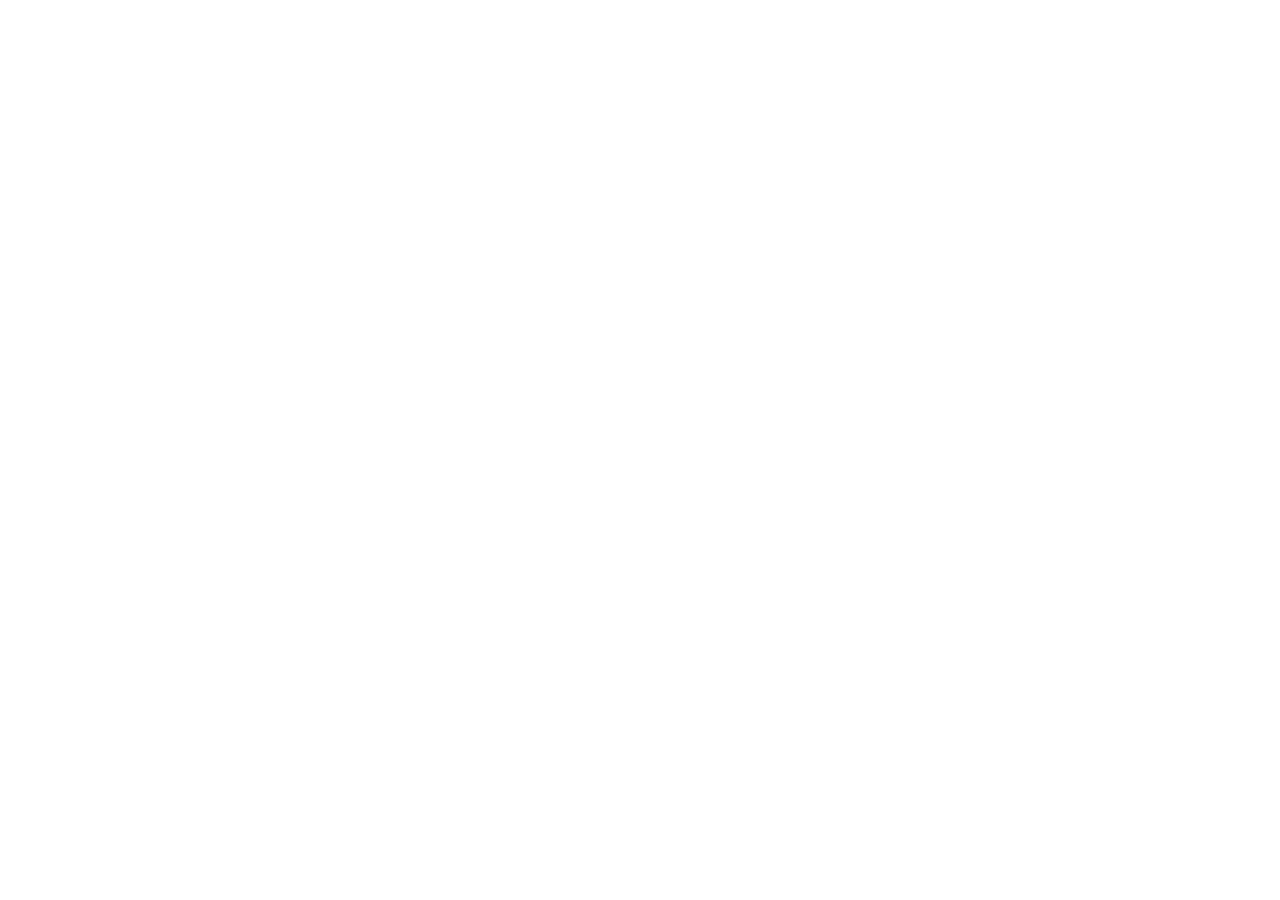
==== aa/index.html @ abc906ca "Otimiza tags title e meta description" ====
<!DOCTYPE html>
<html lang="en">

<head>
    <meta charset="UTF-8">
    <meta name="description" content="Descubra o que faz um analista de testes de software no dia a dia, como garantir qualidade em sistemas e como começar nessa carreira no Viva Sua Profissão.">
    <title>Analista de Testes de Software: O Que Faz | Viva Sua Profissão</title>
    <link rel="stylesheet" href="style.css">
</head>

<body>

</body>

</html>
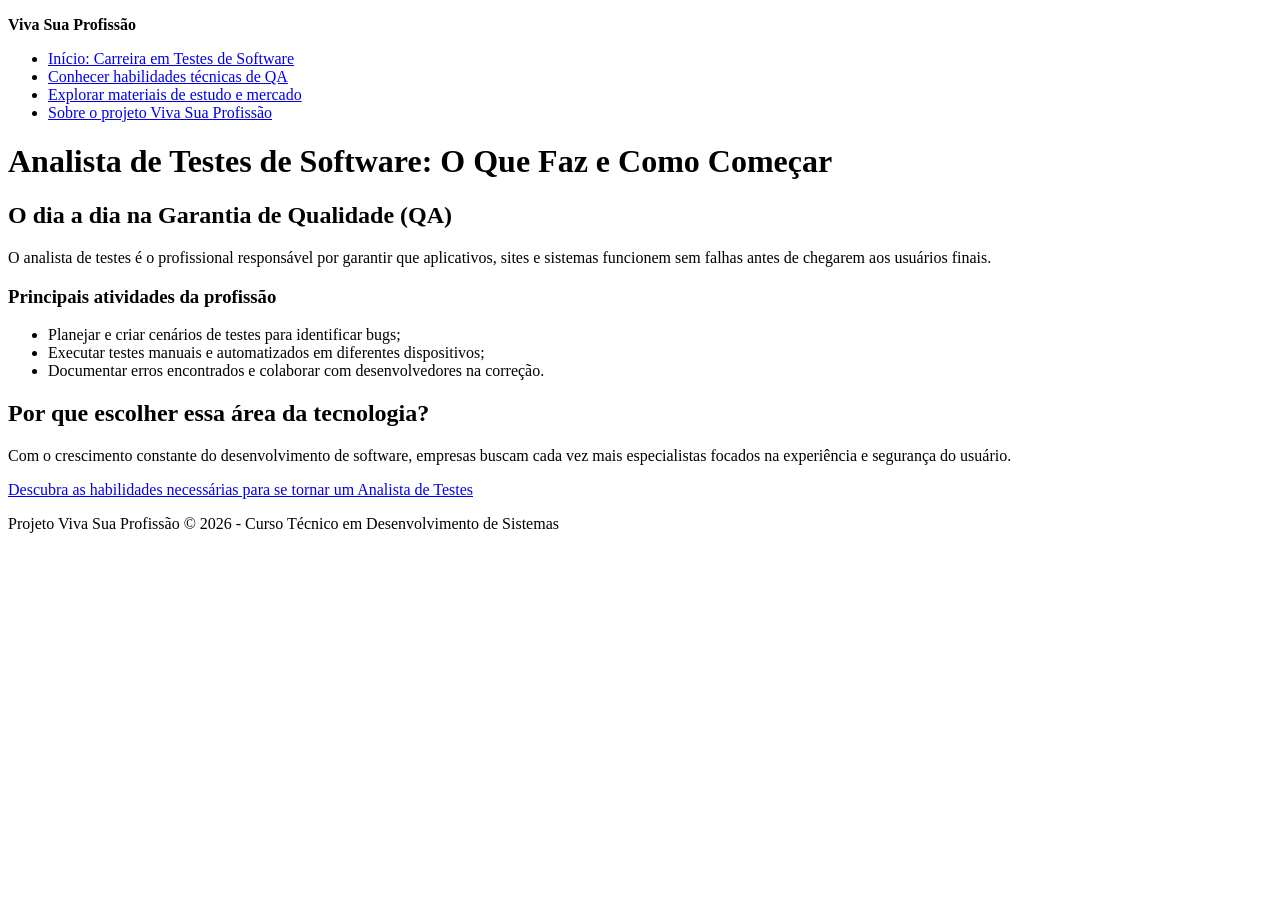
==== commit dd34954c: "gabriel" ====
--- a/aa/index.html
+++ b/aa/index.html
@@ -1,15 +1,54 @@
 <!DOCTYPE html>
-<html lang="en">
+<html lang="pt-BR">
 
 <head>
     <meta charset="UTF-8">
+    <meta name="viewport" content="width=device-width, initial-scale=1.0">
     <meta name="description" content="Descubra o que faz um analista de testes de software no dia a dia, como garantir qualidade em sistemas e como começar nessa carreira no Viva Sua Profissão.">
     <title>Analista de Testes de Software: O Que Faz | Viva Sua Profissão</title>
     <link rel="stylesheet" href="style.css">
 </head>
 
 <body>
+    <header>
+        <p class="logo"><strong>Viva Sua Profissão</strong></p>
+        <nav aria-label="Menu principal">
+            <ul>
+                <li><a href="index.html">Início: Carreira em Testes de Software</a></li>
+                <li><a href="pages/habilidades.html">Conhecer habilidades técnicas de QA</a></li>
+                <li><a href="pages/materiais.html">Explorar materiais de estudo e mercado</a></li>
+                <li><a href="pages/sobre.html">Sobre o projeto Viva Sua Profissão</a></li>
+            </ul>
+        </nav>
+    </header>
 
+    <main>
+        <h1>Analista de Testes de Software: O Que Faz e Como Começar</h1>
+
+        <section>
+            <h2>O dia a dia na Garantia de Qualidade (QA)</h2>
+            <p>O analista de testes é o profissional responsável por garantir que aplicativos, sites e sistemas funcionem sem falhas antes de chegarem aos usuários finais.</p>
+
+            <article>
+                <h3>Principais atividades da profissão</h3>
+                <ul>
+                    <li>Planejar e criar cenários de testes para identificar bugs;</li>
+                    <li>Executar testes manuais e automatizados em diferentes dispositivos;</li>
+                    <li>Documentar erros encontrados e colaborar com desenvolvedores na correção.</li>
+                </ul>
+            </article>
+        </section>
+
+        <section>
+            <h2>Por que escolher essa área da tecnologia?</h2>
+            <p>Com o crescimento constante do desenvolvimento de software, empresas buscam cada vez mais especialistas focados na experiência e segurança do usuário.</p>
+            <p><a href="pages/habilidades.html">Descubra as habilidades necessárias para se tornar um Analista de Testes</a></p>
+        </section>
+    </main>
+
+    <footer>
+        <p>Projeto Viva Sua Profissão &copy; 2026 - Curso Técnico em Desenvolvimento de Sistemas</p>
+    </footer>
 </body>
 
 </html>
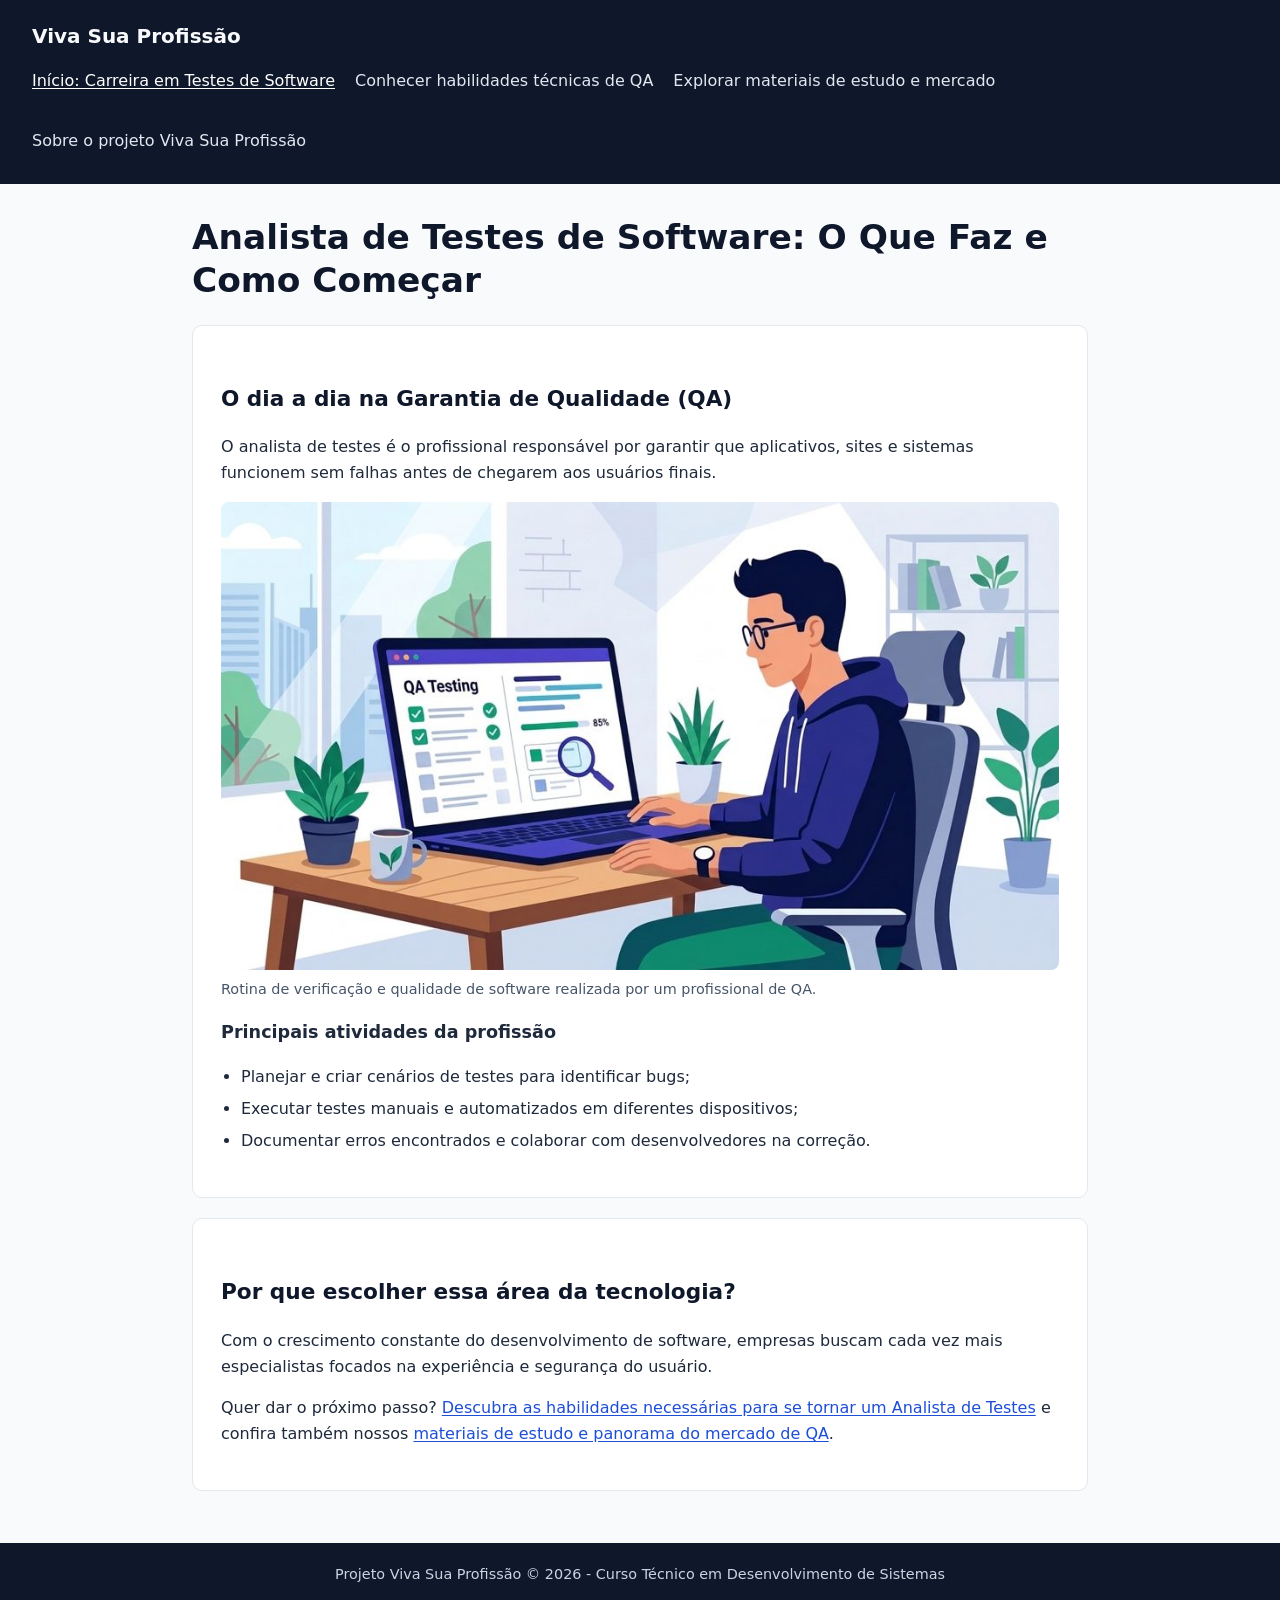
==== commit 10686567: "Css e textos adicionados ao codigo" ====
--- a/aa/index.html
+++ b/aa/index.html
@@ -6,7 +6,7 @@
     <meta name="viewport" content="width=device-width, initial-scale=1.0">
     <meta name="description" content="Descubra o que faz um analista de testes de software no dia a dia, como garantir qualidade em sistemas e como começar nessa carreira no Viva Sua Profissão.">
     <title>Analista de Testes de Software: O Que Faz | Viva Sua Profissão</title>
-    <link rel="stylesheet" href="style.css">
+    <link rel="stylesheet" href="css/style.css">
 </head>
 
 <body>
@@ -14,7 +14,7 @@
         <p class="logo"><strong>Viva Sua Profissão</strong></p>
         <nav aria-label="Menu principal">
             <ul>
-                <li><a href="index.html">Início: Carreira em Testes de Software</a></li>
+                <li><a href="index.html" aria-current="page">Início: Carreira em Testes de Software</a></li>
                 <li><a href="pages/habilidades.html">Conhecer habilidades técnicas de QA</a></li>
                 <li><a href="pages/materiais.html">Explorar materiais de estudo e mercado</a></li>
                 <li><a href="pages/sobre.html">Sobre o projeto Viva Sua Profissão</a></li>
@@ -29,6 +29,11 @@
             <h2>O dia a dia na Garantia de Qualidade (QA)</h2>
             <p>O analista de testes é o profissional responsável por garantir que aplicativos, sites e sistemas funcionem sem falhas antes de chegarem aos usuários finais.</p>
 
+            <figure>
+                <img src="img/analista-testes-software.jpg" alt="Analista de testes de software verificando checklists e interface de sistema em um notebook" loading="lazy">
+                <figcaption>Rotina de verificação e qualidade de software realizada por um profissional de QA.</figcaption>
+            </figure>
+
             <article>
                 <h3>Principais atividades da profissão</h3>
                 <ul>
@@ -42,7 +47,7 @@
         <section>
             <h2>Por que escolher essa área da tecnologia?</h2>
             <p>Com o crescimento constante do desenvolvimento de software, empresas buscam cada vez mais especialistas focados na experiência e segurança do usuário.</p>
-            <p><a href="pages/habilidades.html">Descubra as habilidades necessárias para se tornar um Analista de Testes</a></p>
+            <p>Quer dar o próximo passo? <a href="pages/habilidades.html">Descubra as habilidades necessárias para se tornar um Analista de Testes</a> e confira também nossos <a href="pages/materiais.html">materiais de estudo e panorama do mercado de QA</a>.</p>
         </section>
     </main>
 
@@ -51,4 +56,4 @@
     </footer>
 </body>
 
-</html>+</html>
--- a/aa/css/style.css
+++ b/aa/css/style.css
@@ -0,0 +1,167 @@
+/* Mobile-first & Responsivo - Zero rolagem horizontal */
+*,
+*::before,
+*::after {
+    box-sizing: border-box;
+}
+
+html {
+    font-size: 16px;
+    scroll-behavior: smooth;
+}
+
+body {
+    margin: 0;
+    padding: 0;
+    font-family: system-ui, -apple-system, BlinkMacSystemFont, "Segoe UI", Roboto, sans-serif;
+    line-height: 1.6;
+    color: #1e293b;
+    background-color: #f8fafc;
+    overflow-x: hidden;
+}
+
+img {
+    max-width: 100%;
+    height: auto;
+    display: block;
+    border-radius: 8px;
+}
+
+a {
+    color: #1d4ed8;
+    text-decoration: underline;
+    text-underline-offset: 2px;
+}
+
+a:hover,
+a:focus-visible {
+    color: #1e40af;
+}
+
+/* Cabeçalho e Navegação */
+header {
+    background-color: #0f172a;
+    color: #f8fafc;
+    padding: 1rem;
+}
+
+header .logo {
+    margin: 0 0 0.75rem 0;
+    font-size: 1.25rem;
+}
+
+nav ul {
+    list-style: none;
+    margin: 0;
+    padding: 0;
+    display: flex;
+    flex-direction: column;
+    gap: 0.5rem;
+}
+
+nav a {
+    color: #e2e8f0;
+    text-decoration: none;
+    display: inline-block;
+    padding: 0.25rem 0;
+}
+
+nav a:hover,
+nav a:focus-visible,
+nav a[aria-current="page"] {
+    color: #ffffff;
+    text-decoration: underline;
+}
+
+/* Conteúdo Principal */
+main {
+    max-width: 960px;
+    margin: 0 auto;
+    padding: 1.25rem 1rem 2.5rem;
+}
+
+h1 {
+    font-size: 1.75rem;
+    line-height: 1.25;
+    color: #0f172a;
+    margin-top: 0;
+}
+
+h2 {
+    font-size: 1.35rem;
+    color: #0f172a;
+    margin-top: 1.75rem;
+}
+
+h3 {
+    font-size: 1.1rem;
+    color: #1e293b;
+}
+
+section {
+    background-color: #ffffff;
+    border: 1px solid #e2e8f0;
+    border-radius: 10px;
+    padding: 1.25rem;
+    margin-bottom: 1.25rem;
+}
+
+figure {
+    margin: 1rem 0;
+}
+
+figcaption {
+    font-size: 0.9rem;
+    color: #475569;
+    margin-top: 0.5rem;
+}
+
+ul {
+    padding-left: 1.25rem;
+}
+
+li {
+    margin-bottom: 0.4rem;
+}
+
+/* Rodapé */
+footer {
+    background-color: #0f172a;
+    color: #cbd5e1;
+    text-align: center;
+    padding: 1.25rem 1rem;
+    font-size: 0.9rem;
+}
+
+footer p {
+    margin: 0;
+}
+
+/* Telas maiores (tablet e desktop) */
+@media (min-width: 768px) {
+    header {
+        padding: 1.25rem 2rem;
+    }
+
+    header .logo {
+        margin-bottom: 0.75rem;
+    }
+
+    nav ul {
+        flex-direction: row;
+        flex-wrap: wrap;
+        gap: 1.25rem;
+    }
+
+    main {
+        padding: 2rem;
+    }
+
+    h1 {
+        font-size: 2.15rem;
+    }
+
+    section {
+        padding: 1.75rem;
+    }
+}
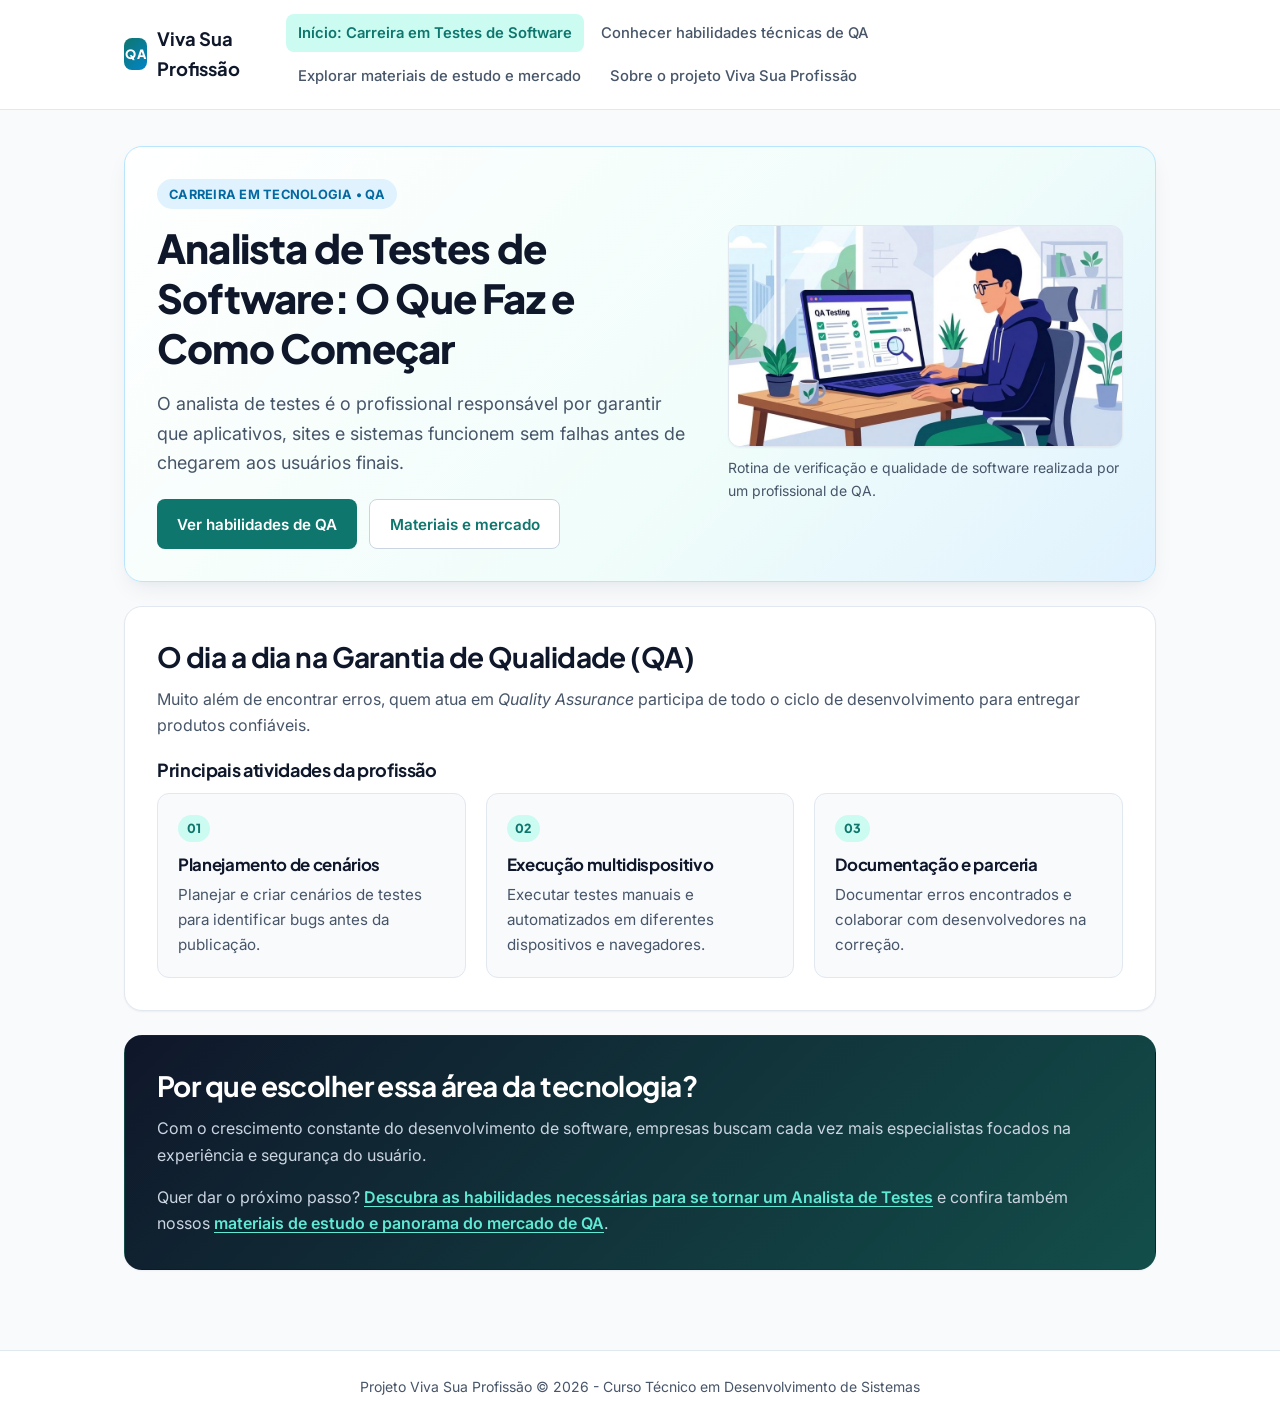
==== commit 9004ac91: "Profissionalização do site, integração Css" ====
--- a/aa/index.html
+++ b/aa/index.html
@@ -6,53 +6,91 @@
     <meta name="viewport" content="width=device-width, initial-scale=1.0">
     <meta name="description" content="Descubra o que faz um analista de testes de software no dia a dia, como garantir qualidade em sistemas e como começar nessa carreira no Viva Sua Profissão.">
     <title>Analista de Testes de Software: O Que Faz | Viva Sua Profissão</title>
+    <link rel="preconnect" href="https://fonts.googleapis.com">
+    <link rel="preconnect" href="https://fonts.gstatic.com" crossorigin>
+    <link href="https://fonts.googleapis.com/css2?family=Inter:wght@400;500;600&family=Plus+Jakarta+Sans:wght@600;700;800&display=swap" rel="stylesheet">
     <link rel="stylesheet" href="css/style.css">
 </head>
 
 <body>
-    <header>
-        <p class="logo"><strong>Viva Sua Profissão</strong></p>
-        <nav aria-label="Menu principal">
-            <ul>
-                <li><a href="index.html" aria-current="page">Início: Carreira em Testes de Software</a></li>
-                <li><a href="pages/habilidades.html">Conhecer habilidades técnicas de QA</a></li>
-                <li><a href="pages/materiais.html">Explorar materiais de estudo e mercado</a></li>
-                <li><a href="pages/sobre.html">Sobre o projeto Viva Sua Profissão</a></li>
-            </ul>
-        </nav>
+    <header class="site-header">
+        <div class="container header-inner">
+            <p class="logo">
+                <a href="index.html" class="logo-link">
+                    <span class="logo-mark" aria-hidden="true">QA</span>
+                    <strong>Viva Sua Profissão</strong>
+                </a>
+            </p>
+            <nav aria-label="Menu principal">
+                <ul>
+                    <li><a href="index.html" aria-current="page">Início: Carreira em Testes de Software</a></li>
+                    <li><a href="pages/habilidades.html">Conhecer habilidades técnicas de QA</a></li>
+                    <li><a href="pages/materiais.html">Explorar materiais de estudo e mercado</a></li>
+                    <li><a href="pages/sobre.html">Sobre o projeto Viva Sua Profissão</a></li>
+                </ul>
+            </nav>
+        </div>
     </header>
 
-    <main>
-        <h1>Analista de Testes de Software: O Que Faz e Como Começar</h1>
+    <main class="container">
+        <section class="hero" aria-labelledby="hero-title">
+            <div class="hero-content">
+                <span class="badge">Carreira em Tecnologia &bull; QA</span>
+                <h1 id="hero-title">Analista de Testes de Software: O Que Faz e Como Começar</h1>
+                <p class="lead">O analista de testes é o profissional responsável por garantir que aplicativos, sites e sistemas funcionem sem falhas antes de chegarem aos usuários finais.</p>
+                <div class="cta-group">
+                    <a href="pages/habilidades.html" class="btn btn-primary">Ver habilidades de QA</a>
+                    <a href="pages/materiais.html" class="btn btn-secondary">Materiais e mercado</a>
+                </div>
+            </div>
 
-        <section>
-            <h2>O dia a dia na Garantia de Qualidade (QA)</h2>
-            <p>O analista de testes é o profissional responsável por garantir que aplicativos, sites e sistemas funcionem sem falhas antes de chegarem aos usuários finais.</p>
-
-            <figure>
+            <figure class="hero-media">
                 <img src="img/analista-testes-software.jpg" alt="Analista de testes de software verificando checklists e interface de sistema em um notebook" loading="lazy">
                 <figcaption>Rotina de verificação e qualidade de software realizada por um profissional de QA.</figcaption>
             </figure>
+        </section>
 
-            <article>
+        <section class="section-card" aria-labelledby="dia-a-dia-title">
+            <div class="section-header">
+                <h2 id="dia-a-dia-title">O dia a dia na Garantia de Qualidade (QA)</h2>
+                <p>Muito além de encontrar erros, quem atua em <em>Quality Assurance</em> participa de todo o ciclo de desenvolvimento para entregar produtos confiáveis.</p>
+            </div>
+
+            <article class="activities-block">
                 <h3>Principais atividades da profissão</h3>
-                <ul>
-                    <li>Planejar e criar cenários de testes para identificar bugs;</li>
-                    <li>Executar testes manuais e automatizados em diferentes dispositivos;</li>
-                    <li>Documentar erros encontrados e colaborar com desenvolvedores na correção.</li>
+                <ul class="cards-grid">
+                    <li class="feature-card">
+                        <span class="step-badge" aria-hidden="true">01</span>
+                        <h4>Planejamento de cenários</h4>
+                        <p>Planejar e criar cenários de testes para identificar bugs antes da publicação.</p>
+                    </li>
+                    <li class="feature-card">
+                        <span class="step-badge" aria-hidden="true">02</span>
+                        <h4>Execução multidispositivo</h4>
+                        <p>Executar testes manuais e automatizados em diferentes dispositivos e navegadores.</p>
+                    </li>
+                    <li class="feature-card">
+                        <span class="step-badge" aria-hidden="true">03</span>
+                        <h4>Documentação e parceria</h4>
+                        <p>Documentar erros encontrados e colaborar com desenvolvedores na correção.</p>
+                    </li>
                 </ul>
             </article>
         </section>
 
-        <section>
-            <h2>Por que escolher essa área da tecnologia?</h2>
-            <p>Com o crescimento constante do desenvolvimento de software, empresas buscam cada vez mais especialistas focados na experiência e segurança do usuário.</p>
-            <p>Quer dar o próximo passo? <a href="pages/habilidades.html">Descubra as habilidades necessárias para se tornar um Analista de Testes</a> e confira também nossos <a href="pages/materiais.html">materiais de estudo e panorama do mercado de QA</a>.</p>
+        <section class="callout" aria-labelledby="porque-area-title">
+            <div class="callout-content">
+                <h2 id="porque-area-title">Por que escolher essa área da tecnologia?</h2>
+                <p>Com o crescimento constante do desenvolvimento de software, empresas buscam cada vez mais especialistas focados na experiência e segurança do usuário.</p>
+                <p>Quer dar o próximo passo? <a href="pages/habilidades.html">Descubra as habilidades necessárias para se tornar um Analista de Testes</a> e confira também nossos <a href="pages/materiais.html">materiais de estudo e panorama do mercado de QA</a>.</p>
+            </div>
         </section>
     </main>
 
-    <footer>
-        <p>Projeto Viva Sua Profissão &copy; 2026 - Curso Técnico em Desenvolvimento de Sistemas</p>
+    <footer class="site-footer">
+        <div class="container">
+            <p>Projeto Viva Sua Profissão &copy; 2026 - Curso Técnico em Desenvolvimento de Sistemas</p>
+        </div>
     </footer>
 </body>
 
--- a/aa/css/style.css
+++ b/aa/css/style.css
@@ -1,4 +1,40 @@
-/* Mobile-first & Responsivo - Zero rolagem horizontal */
+/* ==========================================================================
+   Viva Sua Profissão — Design System (Clean Tech / Azul & Teal)
+   Mobile-first, acessível e sem rolagem horizontal
+   ========================================================================== */
+
+:root {
+    --color-bg: #f8fafc;
+    --color-surface: #ffffff;
+    --color-surface-alt: #f0fdfa;
+    --color-border: #e2e8f0;
+    --color-border-strong: #cbd5e1;
+
+    --color-text: #0f172a;
+    --color-text-muted: #475569;
+
+    --color-primary: #0f766e;
+    --color-primary-hover: #115e59;
+    --color-accent: #0284c7;
+    --color-accent-soft: #e0f2fe;
+    --color-teal-soft: #ccfbf1;
+
+    --font-sans: "Inter", system-ui, -apple-system, BlinkMacSystemFont, "Segoe UI", Roboto, sans-serif;
+    --font-display: "Plus Jakarta Sans", "Inter", system-ui, -apple-system, sans-serif;
+
+    --radius-sm: 8px;
+    --radius-md: 12px;
+    --radius-lg: 18px;
+    --radius-pill: 999px;
+
+    --shadow-sm: 0 1px 2px rgba(15, 23, 42, 0.05);
+    --shadow-md: 0 10px 25px -5px rgba(15, 23, 42, 0.07), 0 4px 10px -6px rgba(15, 23, 42, 0.05);
+
+    --transition: 0.2s cubic-bezier(0.4, 0, 0.2, 1);
+    --container-max: 1080px;
+}
+
+/* Reset & Base */
 *,
 *::before,
 *::after {
@@ -13,41 +49,149 @@
 body {
     margin: 0;
     padding: 0;
-    font-family: system-ui, -apple-system, BlinkMacSystemFont, "Segoe UI", Roboto, sans-serif;
-    line-height: 1.6;
-    color: #1e293b;
-    background-color: #f8fafc;
+    font-family: var(--font-sans);
+    line-height: 1.65;
+    color: var(--color-text);
+    background-color: var(--color-bg);
     overflow-x: hidden;
+    -webkit-font-smoothing: antialiased;
 }
 
 img {
     max-width: 100%;
     height: auto;
     display: block;
-    border-radius: 8px;
+    border-radius: var(--radius-md);
 }
 
 a {
-    color: #1d4ed8;
+    color: var(--color-primary);
     text-decoration: underline;
-    text-underline-offset: 2px;
-}
-
-a:hover,
-a:focus-visible {
-    color: #1e40af;
-}
-
-/* Cabeçalho e Navegação */
+    text-underline-offset: 3px;
+    transition: color var(--transition), background-color var(--transition), border-color var(--transition), transform var(--transition);
+}
+
+a:hover {
+    color: var(--color-primary-hover);
+}
+
+a:focus-visible,
+button:focus-visible {
+    outline: 3px solid var(--color-accent);
+    outline-offset: 2px;
+    border-radius: 4px;
+}
+
+h1,
+h2,
+h3,
+h4 {
+    font-family: var(--font-display);
+    color: var(--color-text);
+    line-height: 1.25;
+    letter-spacing: -0.02em;
+    margin-top: 0;
+}
+
+h1 {
+    font-size: clamp(1.75rem, 3.2vw, 2.5rem);
+    font-weight: 800;
+    margin-bottom: 1rem;
+}
+
+h2 {
+    font-size: clamp(1.35rem, 2.2vw, 1.75rem);
+    font-weight: 700;
+    margin-bottom: 0.75rem;
+}
+
+h3 {
+    font-size: 1.125rem;
+    font-weight: 700;
+    margin-bottom: 0.75rem;
+}
+
+p {
+    margin-top: 0;
+    margin-bottom: 1rem;
+    color: var(--color-text-muted);
+}
+
+p:last-child {
+    margin-bottom: 0;
+}
+
+ul {
+    padding-left: 1.25rem;
+    color: var(--color-text-muted);
+}
+
+li {
+    margin-bottom: 0.45rem;
+}
+
+/* Container compartilhado */
+.container {
+    width: 100%;
+    max-width: var(--container-max);
+    margin: 0 auto;
+    padding-inline: 1rem;
+}
+
+/* ==========================================================================
+   Cabeçalho e Navegação (compatível com index.html e pages/*.html)
+   ========================================================================== */
 header {
-    background-color: #0f172a;
-    color: #f8fafc;
-    padding: 1rem;
+    background-color: rgba(255, 255, 255, 0.92);
+    backdrop-filter: blur(10px);
+    border-bottom: 1px solid var(--color-border);
+    padding: 0.9rem 1rem;
+    position: sticky;
+    top: 0;
+    z-index: 50;
+}
+
+header.site-header {
+    padding-inline: 0;
+}
+
+.header-inner {
+    display: flex;
+    flex-direction: column;
+    gap: 0.75rem;
 }
 
 header .logo {
-    margin: 0 0 0.75rem 0;
-    font-size: 1.25rem;
+    margin: 0 0 0.5rem 0;
+    font-family: var(--font-display);
+    font-size: 1.15rem;
+    color: var(--color-text);
+}
+
+header.site-header .logo {
+    margin-bottom: 0;
+}
+
+.logo-link {
+    display: inline-flex;
+    align-items: center;
+    gap: 0.6rem;
+    text-decoration: none;
+    color: var(--color-text);
+}
+
+.logo-mark {
+    display: inline-flex;
+    align-items: center;
+    justify-content: center;
+    width: 2rem;
+    height: 2rem;
+    border-radius: var(--radius-sm);
+    background: linear-gradient(135deg, var(--color-primary), var(--color-accent));
+    color: #ffffff;
+    font-size: 0.8rem;
+    font-weight: 800;
+    letter-spacing: 0.03em;
 }
 
 nav ul {
@@ -56,112 +200,299 @@
     padding: 0;
     display: flex;
     flex-direction: column;
-    gap: 0.5rem;
+    gap: 0.35rem;
+}
+
+nav li {
+    margin: 0;
 }
 
 nav a {
-    color: #e2e8f0;
+    display: inline-block;
+    padding: 0.4rem 0.75rem;
+    border-radius: var(--radius-sm);
+    color: var(--color-text-muted);
+    font-size: 0.925rem;
+    font-weight: 500;
     text-decoration: none;
+}
+
+nav a:hover {
+    color: var(--color-primary);
+    background-color: var(--color-surface-alt);
+}
+
+nav a[aria-current="page"] {
+    color: var(--color-primary);
+    background-color: var(--color-teal-soft);
+    font-weight: 600;
+}
+
+/* ==========================================================================
+   Conteúdo Principal e Seções (compatível com todas as páginas)
+   ========================================================================== */
+main {
+    width: 100%;
+    max-width: var(--container-max);
+    margin: 0 auto;
+    padding: 1.5rem 1rem 3rem;
+}
+
+section {
+    background-color: var(--color-surface);
+    border: 1px solid var(--color-border);
+    border-radius: var(--radius-lg);
+    padding: 1.25rem;
+    margin-bottom: 1.5rem;
+    box-shadow: var(--shadow-sm);
+}
+
+figure {
+    margin: 1rem 0 0;
+}
+
+figcaption {
+    font-size: 0.875rem;
+    color: var(--color-text-muted);
+    margin-top: 0.6rem;
+}
+
+/* ==========================================================================
+   Hero (index.html)
+   ========================================================================== */
+.hero {
+    display: grid;
+    grid-template-columns: 1fr;
+    gap: 1.5rem;
+    align-items: center;
+    background: linear-gradient(135deg, #ffffff 0%, #f0fdfa 60%, #e0f2fe 100%);
+    border-color: #bae6fd;
+    box-shadow: var(--shadow-md);
+}
+
+.badge {
     display: inline-block;
-    padding: 0.25rem 0;
-}
-
-nav a:hover,
-nav a:focus-visible,
-nav a[aria-current="page"] {
+    padding: 0.3rem 0.75rem;
+    margin-bottom: 0.85rem;
+    border-radius: var(--radius-pill);
+    background-color: var(--color-accent-soft);
+    color: #0369a1;
+    font-size: 0.8rem;
+    font-weight: 700;
+    letter-spacing: 0.02em;
+    text-transform: uppercase;
+}
+
+.lead {
+    font-size: clamp(1rem, 1.4vw, 1.125rem);
+    color: var(--color-text-muted);
+    margin-bottom: 1.35rem;
+}
+
+.cta-group {
+    display: flex;
+    flex-wrap: wrap;
+    gap: 0.75rem;
+}
+
+.btn {
+    display: inline-flex;
+    align-items: center;
+    justify-content: center;
+    padding: 0.7rem 1.2rem;
+    border-radius: var(--radius-sm);
+    font-weight: 600;
+    font-size: 0.95rem;
+    text-decoration: none;
+    border: 1px solid transparent;
+}
+
+.btn-primary {
+    background-color: var(--color-primary);
     color: #ffffff;
-    text-decoration: underline;
-}
-
-/* Conteúdo Principal */
-main {
-    max-width: 960px;
-    margin: 0 auto;
-    padding: 1.25rem 1rem 2.5rem;
-}
-
-h1 {
-    font-size: 1.75rem;
-    line-height: 1.25;
-    color: #0f172a;
-    margin-top: 0;
-}
-
-h2 {
-    font-size: 1.35rem;
-    color: #0f172a;
-    margin-top: 1.75rem;
-}
-
-h3 {
-    font-size: 1.1rem;
-    color: #1e293b;
-}
-
-section {
-    background-color: #ffffff;
-    border: 1px solid #e2e8f0;
-    border-radius: 10px;
+}
+
+.btn-primary:hover {
+    background-color: var(--color-primary-hover);
+    color: #ffffff;
+    transform: translateY(-1px);
+}
+
+.btn-secondary {
+    background-color: var(--color-surface);
+    color: var(--color-primary);
+    border-color: var(--color-border-strong);
+}
+
+.btn-secondary:hover {
+    background-color: var(--color-surface-alt);
+    border-color: var(--color-primary);
+    color: var(--color-primary-hover);
+}
+
+.hero-media {
+    margin: 0;
+}
+
+.hero-media img {
+    width: 100%;
+    border: 1px solid var(--color-border);
+    box-shadow: var(--shadow-sm);
+}
+
+/* ==========================================================================
+   Cards de Atividades (index.html)
+   ========================================================================== */
+.section-header {
+    margin-bottom: 1.25rem;
+}
+
+.cards-grid {
+    list-style: none;
+    padding: 0;
+    margin: 0;
+    display: grid;
+    grid-template-columns: 1fr;
+    gap: 1rem;
+}
+
+.feature-card {
+    margin: 0;
     padding: 1.25rem;
-    margin-bottom: 1.25rem;
-}
-
-figure {
-    margin: 1rem 0;
-}
-
-figcaption {
-    font-size: 0.9rem;
-    color: #475569;
-    margin-top: 0.5rem;
-}
-
-ul {
-    padding-left: 1.25rem;
-}
-
-li {
-    margin-bottom: 0.4rem;
-}
-
-/* Rodapé */
+    border-radius: var(--radius-md);
+    background-color: var(--color-bg);
+    border: 1px solid var(--color-border);
+    transition: transform var(--transition), border-color var(--transition), box-shadow var(--transition);
+}
+
+.feature-card:hover {
+    transform: translateY(-2px);
+    border-color: #99f6e4;
+    box-shadow: var(--shadow-md);
+}
+
+.feature-card h4 {
+    font-size: 1.05rem;
+    margin-bottom: 0.45rem;
+}
+
+.feature-card p {
+    font-size: 0.95rem;
+    margin: 0;
+}
+
+.step-badge {
+    display: inline-flex;
+    align-items: center;
+    justify-content: center;
+    padding: 0.2rem 0.55rem;
+    margin-bottom: 0.75rem;
+    border-radius: var(--radius-pill);
+    background-color: var(--color-teal-soft);
+    color: var(--color-primary);
+    font-family: var(--font-display);
+    font-size: 0.78rem;
+    font-weight: 800;
+}
+
+/* ==========================================================================
+   Callout Final (index.html)
+   ========================================================================== */
+.callout {
+    background: linear-gradient(135deg, #0f172a 0%, #134e4a 100%);
+    border-color: transparent;
+    color: #f8fafc;
+}
+
+.callout h2 {
+    color: #ffffff;
+}
+
+.callout p {
+    color: #cbd5e1;
+}
+
+.callout a {
+    color: #5eead4;
+    font-weight: 600;
+}
+
+.callout a:hover {
+    color: #99f6e4;
+}
+
+/* ==========================================================================
+   Rodapé
+   ========================================================================== */
 footer {
-    background-color: #0f172a;
-    color: #cbd5e1;
+    border-top: 1px solid var(--color-border);
+    background-color: var(--color-surface);
+    color: var(--color-text-muted);
     text-align: center;
-    padding: 1.25rem 1rem;
-    font-size: 0.9rem;
+    padding: 1.5rem 1rem;
+    font-size: 0.875rem;
 }
 
 footer p {
     margin: 0;
 }
 
-/* Telas maiores (tablet e desktop) */
+/* ==========================================================================
+   Responsividade (Tablet & Desktop)
+   ========================================================================== */
 @media (min-width: 768px) {
-    header {
-        padding: 1.25rem 2rem;
-    }
-
-    header .logo {
-        margin-bottom: 0.75rem;
+    .container {
+        padding-inline: 1.5rem;
+    }
+
+    .header-inner {
+        flex-direction: row;
+        align-items: center;
+        justify-content: space-between;
     }
 
     nav ul {
         flex-direction: row;
         flex-wrap: wrap;
+        align-items: center;
+        gap: 0.35rem;
+    }
+
+    main {
+        padding: 2.25rem 1.5rem 3.5rem;
+    }
+
+    section {
+        padding: 2rem;
+    }
+
+    .hero {
+        grid-template-columns: 1.15fr 0.85fr;
+        gap: 2.25rem;
+    }
+
+    .cards-grid {
+        grid-template-columns: repeat(3, 1fr);
         gap: 1.25rem;
     }
 
-    main {
-        padding: 2rem;
-    }
-
-    h1 {
-        font-size: 2.15rem;
-    }
-
-    section {
-        padding: 1.75rem;
-    }
-}
+    .cards-grid-2 {
+        grid-template-columns: repeat(2, 1fr);
+        gap: 1.25rem;
+    }
+}
+
+.page-intro {
+    background: linear-gradient(135deg, #ffffff 0%, #f0fdfa 65%, #e0f2fe 100%);
+    border-color: #bae6fd;
+    box-shadow: var(--shadow-md);
+}
+
+.resource-link {
+    font-weight: 600;
+    text-decoration: none;
+}
+
+.resource-link:hover {
+    text-decoration: underline;
+}
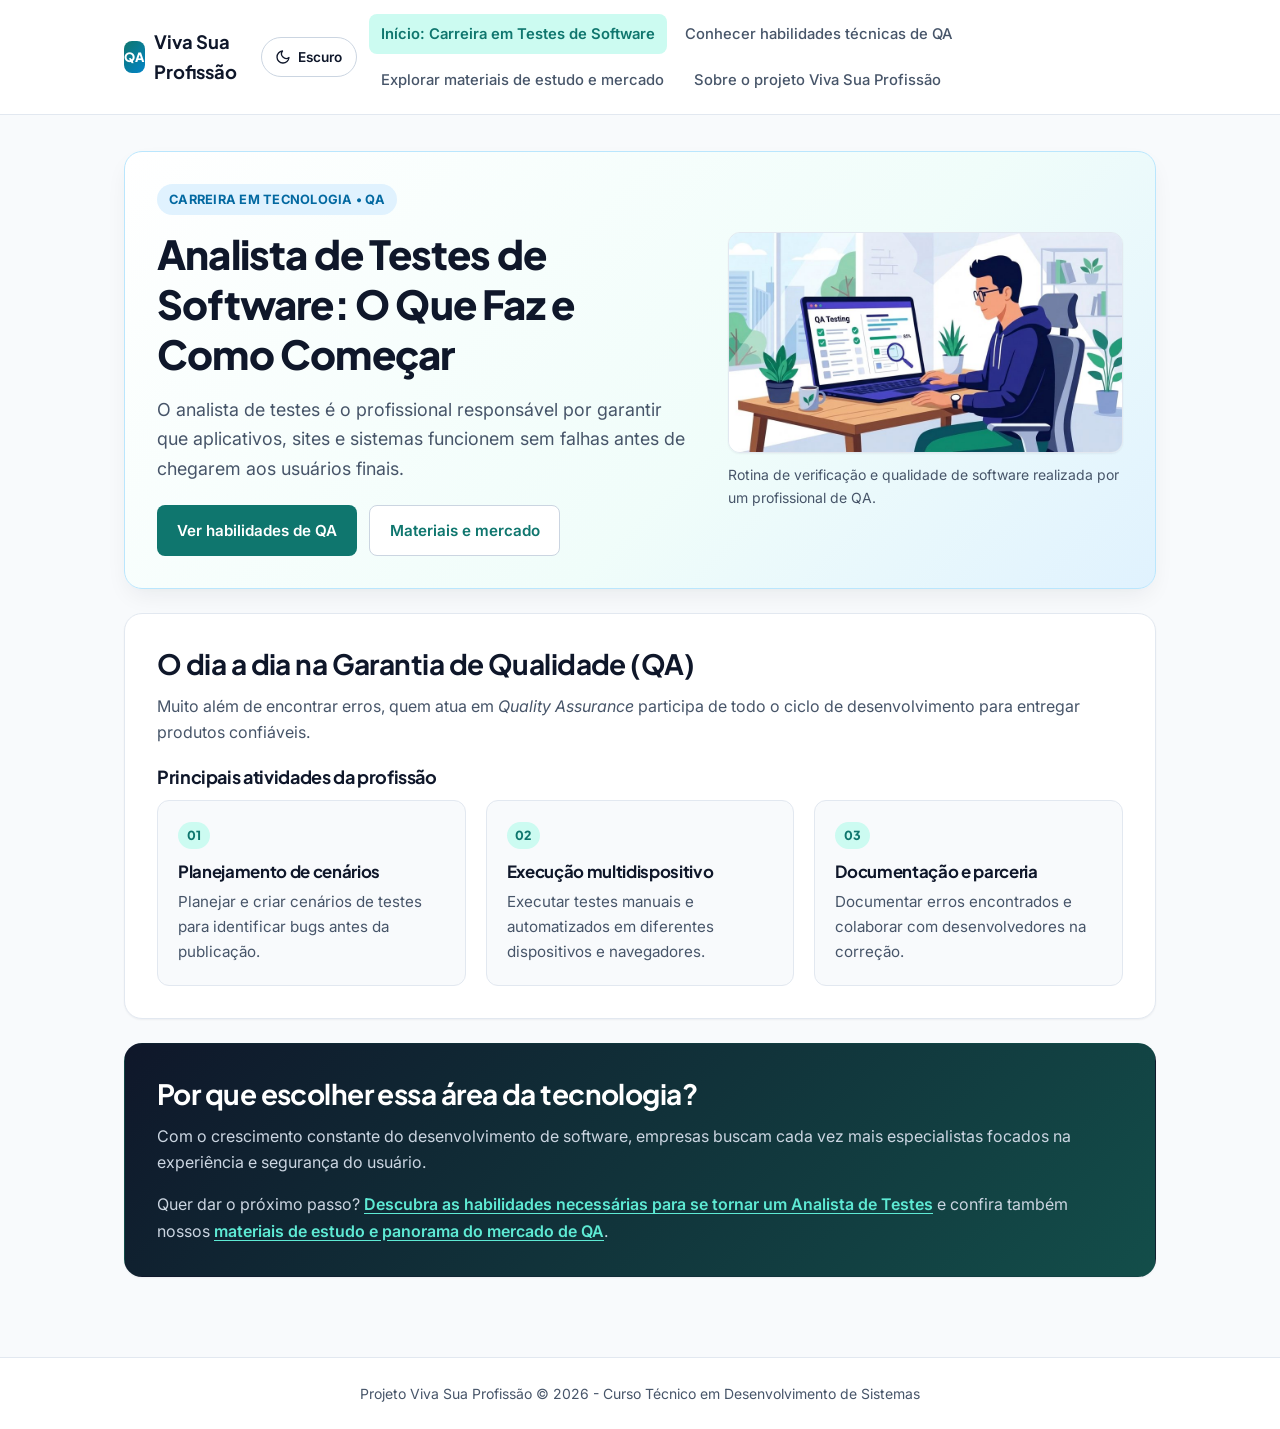
==== commit 987a3368: "Animações e Modo escuro adicionado" ====
--- a/aa/index.html
+++ b/aa/index.html
@@ -10,17 +10,33 @@
     <link rel="preconnect" href="https://fonts.gstatic.com" crossorigin>
     <link href="https://fonts.googleapis.com/css2?family=Inter:wght@400;500;600&family=Plus+Jakarta+Sans:wght@600;700;800&display=swap" rel="stylesheet">
     <link rel="stylesheet" href="css/style.css">
+    <script>
+        try {
+            var savedTheme = localStorage.getItem("vsp-theme");
+            if (savedTheme === "dark" || savedTheme === "light") {
+                document.documentElement.setAttribute("data-theme", savedTheme);
+            }
+        } catch (e) {}
+    </script>
+    <script src="js/theme.js" defer></script>
 </head>
 
 <body>
     <header class="site-header">
         <div class="container header-inner">
-            <p class="logo">
-                <a href="index.html" class="logo-link">
-                    <span class="logo-mark" aria-hidden="true">QA</span>
-                    <strong>Viva Sua Profissão</strong>
-                </a>
-            </p>
+            <div class="header-top">
+                <p class="logo">
+                    <a href="index.html" class="logo-link">
+                        <span class="logo-mark" aria-hidden="true">QA</span>
+                        <strong>Viva Sua Profissão</strong>
+                    </a>
+                </p>
+                <button type="button" id="theme-toggle" class="theme-toggle" aria-label="Mudar para modo escuro" aria-pressed="false">
+                    <svg class="icon-moon" viewBox="0 0 24 24" fill="none" stroke="currentColor" stroke-width="2" stroke-linecap="round" stroke-linejoin="round" aria-hidden="true"><path d="M21 12.79A9 9 0 1 1 11.21 3 7 7 0 0 0 21 12.79z"/></svg>
+                    <svg class="icon-sun" viewBox="0 0 24 24" fill="none" stroke="currentColor" stroke-width="2" stroke-linecap="round" stroke-linejoin="round" aria-hidden="true"><circle cx="12" cy="12" r="5"/><line x1="12" y1="1" x2="12" y2="3"/><line x1="12" y1="21" x2="12" y2="23"/><line x1="4.22" y1="4.22" x2="5.64" y2="5.64"/><line x1="18.36" y1="18.36" x2="19.78" y2="19.78"/><line x1="1" y1="12" x2="3" y2="12"/><line x1="21" y1="12" x2="23" y2="12"/><line x1="4.22" y1="19.78" x2="5.64" y2="18.36"/><line x1="18.36" y1="5.64" x2="19.78" y2="4.22"/></svg>
+                    <span class="theme-label">Escuro</span>
+                </button>
+            </div>
             <nav aria-label="Menu principal">
                 <ul>
                     <li><a href="index.html" aria-current="page">Início: Carreira em Testes de Software</a></li>
--- a/aa/css/style.css
+++ b/aa/css/style.css
@@ -32,6 +32,49 @@
 
     --transition: 0.2s cubic-bezier(0.4, 0, 0.2, 1);
     --container-max: 1080px;
+}
+
+/* Tema Escuro (automático pelo dispositivo ou manual via data-theme="dark") */
+@media (prefers-color-scheme: dark) {
+    :root:not([data-theme="light"]) {
+        --color-bg: #0b1120;
+        --color-surface: #111827;
+        --color-surface-alt: #132a2e;
+        --color-border: #1e293b;
+        --color-border-strong: #334155;
+
+        --color-text: #f1f5f9;
+        --color-text-muted: #94a3b8;
+
+        --color-primary: #2dd4bf;
+        --color-primary-hover: #5eead4;
+        --color-accent: #38bdf8;
+        --color-accent-soft: #0c4a6e;
+        --color-teal-soft: #134e4a;
+
+        --shadow-sm: 0 1px 2px rgba(0, 0, 0, 0.35);
+        --shadow-md: 0 12px 28px -6px rgba(0, 0, 0, 0.45);
+    }
+}
+
+:root[data-theme="dark"] {
+    --color-bg: #0b1120;
+    --color-surface: #111827;
+    --color-surface-alt: #132a2e;
+    --color-border: #1e293b;
+    --color-border-strong: #334155;
+
+    --color-text: #f1f5f9;
+    --color-text-muted: #94a3b8;
+
+    --color-primary: #2dd4bf;
+    --color-primary-hover: #5eead4;
+    --color-accent: #38bdf8;
+    --color-accent-soft: #0c4a6e;
+    --color-teal-soft: #134e4a;
+
+    --shadow-sm: 0 1px 2px rgba(0, 0, 0, 0.35);
+    --shadow-md: 0 12px 28px -6px rgba(0, 0, 0, 0.45);
 }
 
 /* Reset & Base */
@@ -55,6 +98,7 @@
     background-color: var(--color-bg);
     overflow-x: hidden;
     -webkit-font-smoothing: antialiased;
+    transition: background-color 0.25s ease, color 0.25s ease;
 }
 
 img {
@@ -111,6 +155,12 @@
     margin-bottom: 0.75rem;
 }
 
+p,
+li,
+code {
+    overflow-wrap: break-word;
+}
+
 p {
     margin-top: 0;
     margin-bottom: 1rem;
@@ -142,13 +192,23 @@
    Cabeçalho e Navegação (compatível com index.html e pages/*.html)
    ========================================================================== */
 header {
-    background-color: rgba(255, 255, 255, 0.92);
+    background-color: rgba(255, 255, 255, 0.94);
     backdrop-filter: blur(10px);
     border-bottom: 1px solid var(--color-border);
     padding: 0.9rem 1rem;
-    position: sticky;
-    top: 0;
+    position: static;
     z-index: 50;
+    transition: background-color 0.25s ease, border-color 0.25s ease;
+}
+
+:root[data-theme="dark"] header {
+    background-color: rgba(17, 24, 39, 0.9);
+}
+
+@media (prefers-color-scheme: dark) {
+    :root:not([data-theme="light"]) header {
+        background-color: rgba(17, 24, 39, 0.9);
+    }
 }
 
 header.site-header {
@@ -159,6 +219,65 @@
     display: flex;
     flex-direction: column;
     gap: 0.75rem;
+}
+
+.header-top {
+    display: flex;
+    align-items: center;
+    justify-content: space-between;
+    gap: 0.75rem;
+}
+
+/* Botão de alternância de tema */
+.theme-toggle {
+    display: inline-flex;
+    align-items: center;
+    gap: 0.45rem;
+    min-height: 40px;
+    padding: 0.4rem 0.85rem;
+    border-radius: var(--radius-pill);
+    border: 1px solid var(--color-border-strong);
+    background-color: var(--color-surface);
+    color: var(--color-text);
+    font-family: var(--font-sans);
+    font-size: 0.85rem;
+    font-weight: 600;
+    cursor: pointer;
+    transition: background-color var(--transition), border-color var(--transition), transform var(--transition);
+}
+
+.theme-toggle:hover {
+    background-color: var(--color-surface-alt);
+    border-color: var(--color-primary);
+    transform: translateY(-1px);
+}
+
+.theme-toggle svg {
+    width: 1rem;
+    height: 1rem;
+    flex-shrink: 0;
+}
+
+.theme-toggle .icon-sun {
+    display: none;
+}
+
+:root[data-theme="dark"] .theme-toggle .icon-sun {
+    display: inline;
+}
+
+:root[data-theme="dark"] .theme-toggle .icon-moon {
+    display: none;
+}
+
+@media (prefers-color-scheme: dark) {
+    :root:not([data-theme="light"]) .theme-toggle .icon-sun {
+        display: inline;
+    }
+
+    :root:not([data-theme="light"]) .theme-toggle .icon-moon {
+        display: none;
+    }
 }
 
 header .logo {
@@ -208,8 +327,10 @@
 }
 
 nav a {
-    display: inline-block;
-    padding: 0.4rem 0.75rem;
+    display: flex;
+    align-items: center;
+    min-height: 44px;
+    padding: 0.45rem 0.75rem;
     border-radius: var(--radius-sm);
     color: var(--color-text-muted);
     font-size: 0.925rem;
@@ -268,6 +389,20 @@
     background: linear-gradient(135deg, #ffffff 0%, #f0fdfa 60%, #e0f2fe 100%);
     border-color: #bae6fd;
     box-shadow: var(--shadow-md);
+}
+
+:root[data-theme="dark"] .hero,
+:root[data-theme="dark"] .page-intro {
+    background: linear-gradient(135deg, #111827 0%, #0f292a 60%, #0c2438 100%);
+    border-color: #1e3a4c;
+}
+
+@media (prefers-color-scheme: dark) {
+    :root:not([data-theme="light"]) .hero,
+    :root:not([data-theme="light"]) .page-intro {
+        background: linear-gradient(135deg, #111827 0%, #0f292a 60%, #0c2438 100%);
+        border-color: #1e3a4c;
+    }
 }
 
 .badge {
@@ -283,6 +418,16 @@
     text-transform: uppercase;
 }
 
+:root[data-theme="dark"] .badge {
+    color: #7dd3fc;
+}
+
+@media (prefers-color-scheme: dark) {
+    :root:not([data-theme="light"]) .badge {
+        color: #7dd3fc;
+    }
+}
+
 .lead {
     font-size: clamp(1rem, 1.4vw, 1.125rem);
     color: var(--color-text-muted);
@@ -291,7 +436,7 @@
 
 .cta-group {
     display: flex;
-    flex-wrap: wrap;
+    flex-direction: column;
     gap: 0.75rem;
 }
 
@@ -299,7 +444,9 @@
     display: inline-flex;
     align-items: center;
     justify-content: center;
-    padding: 0.7rem 1.2rem;
+    width: 100%;
+    min-height: 44px;
+    padding: 0.75rem 1.2rem;
     border-radius: var(--radius-sm);
     font-weight: 600;
     font-size: 0.95rem;
@@ -312,10 +459,30 @@
     color: #ffffff;
 }
 
+:root[data-theme="dark"] .btn-primary {
+    color: #042f2e;
+}
+
+@media (prefers-color-scheme: dark) {
+    :root:not([data-theme="light"]) .btn-primary {
+        color: #042f2e;
+    }
+}
+
 .btn-primary:hover {
     background-color: var(--color-primary-hover);
     color: #ffffff;
-    transform: translateY(-1px);
+    transform: translateY(-2px);
+}
+
+:root[data-theme="dark"] .btn-primary:hover {
+    color: #042f2e;
+}
+
+@media (prefers-color-scheme: dark) {
+    :root:not([data-theme="light"]) .btn-primary:hover {
+        color: #042f2e;
+    }
 }
 
 .btn-secondary {
@@ -438,17 +605,22 @@
 }
 
 /* ==========================================================================
-   Responsividade (Tablet & Desktop)
-   ========================================================================== */
+   Responsividade (Celulares maiores, Tablets & Desktop)
+   ========================================================================== */
+@media (min-width: 640px) {
+    .cta-group {
+        flex-direction: row;
+        flex-wrap: wrap;
+    }
+
+    .btn {
+        width: auto;
+    }
+}
+
 @media (min-width: 768px) {
     .container {
         padding-inline: 1.5rem;
-    }
-
-    .header-inner {
-        flex-direction: row;
-        align-items: center;
-        justify-content: space-between;
     }
 
     nav ul {
@@ -458,6 +630,10 @@
         gap: 0.35rem;
     }
 
+    nav a {
+        min-height: 40px;
+    }
+
     main {
         padding: 2.25rem 1.5rem 3.5rem;
     }
@@ -471,14 +647,31 @@
         gap: 2.25rem;
     }
 
-    .cards-grid {
-        grid-template-columns: repeat(3, 1fr);
-        gap: 1.25rem;
-    }
-
+    .cards-grid,
     .cards-grid-2 {
         grid-template-columns: repeat(2, 1fr);
         gap: 1.25rem;
+    }
+}
+
+@media (min-width: 1024px) {
+    header {
+        position: sticky;
+        top: 0;
+    }
+
+    .header-inner {
+        flex-direction: row;
+        align-items: center;
+        justify-content: space-between;
+    }
+
+    .cards-grid {
+        grid-template-columns: repeat(3, 1fr);
+    }
+
+    .cards-grid-2 {
+        grid-template-columns: repeat(2, 1fr);
     }
 }
 
@@ -496,3 +689,56 @@
 .resource-link:hover {
     text-decoration: underline;
 }
+
+/* ==========================================================================
+   Animações Suaves (respeitando prefers-reduced-motion)
+   ========================================================================== */
+@keyframes fadeInUp {
+    from {
+        opacity: 0;
+        transform: translateY(14px);
+    }
+    to {
+        opacity: 1;
+        transform: translateY(0);
+    }
+}
+
+main > section {
+    animation: fadeInUp 0.45s cubic-bezier(0.22, 1, 0.36, 1) both;
+}
+
+main > section:nth-child(2) {
+    animation-delay: 0.08s;
+}
+
+main > section:nth-child(3) {
+    animation-delay: 0.16s;
+}
+
+main > section:nth-child(4) {
+    animation-delay: 0.24s;
+}
+
+.hero-media img {
+    transition: transform 0.35s cubic-bezier(0.22, 1, 0.36, 1), box-shadow 0.35s ease;
+}
+
+.hero-media img:hover {
+    transform: scale(1.015);
+    box-shadow: var(--shadow-md);
+}
+
+@media (prefers-reduced-motion: reduce) {
+    html {
+        scroll-behavior: auto;
+    }
+
+    *,
+    *::before,
+    *::after {
+        animation-duration: 0.01ms !important;
+        animation-iteration-count: 1 !important;
+        transition-duration: 0.01ms !important;
+    }
+}
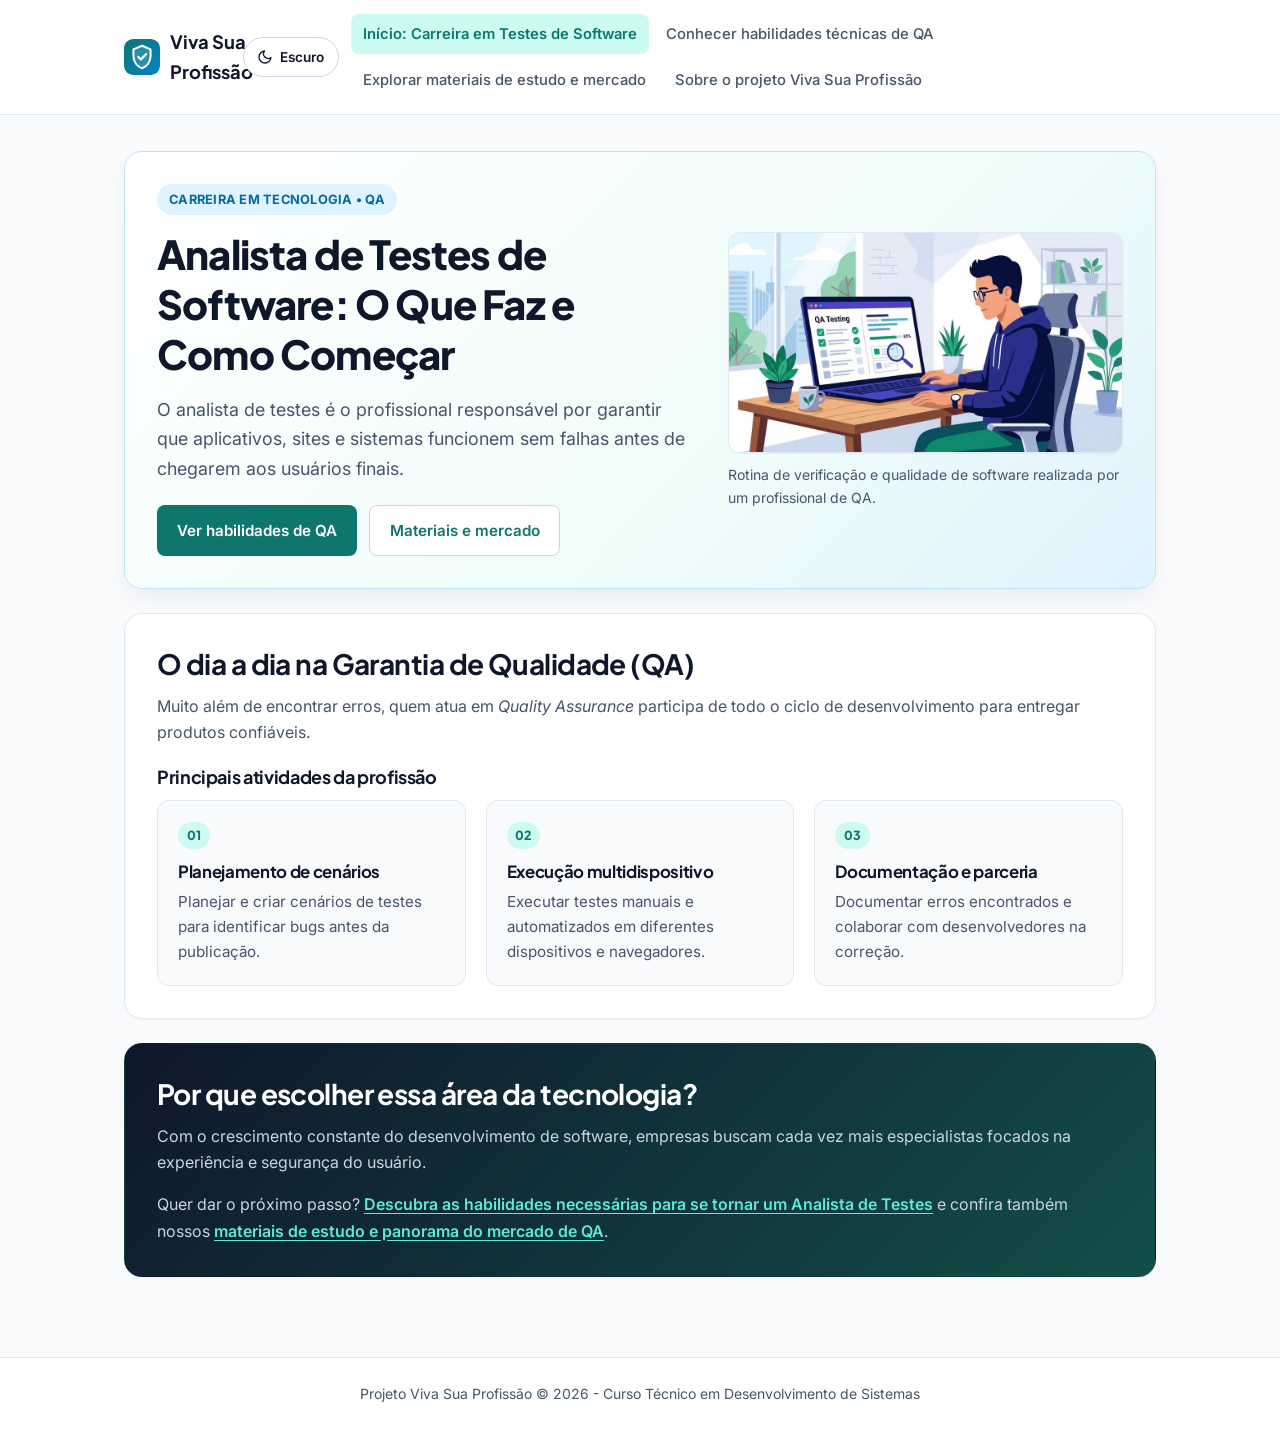
==== commit cc04031e: "Logo adicionada ao site" ====
--- a/aa/index.html
+++ b/aa/index.html
@@ -2,14 +2,17 @@
 <html lang="pt-BR">
 
 <head>
+    <!-- Metadados básicos, descrição para SEO e título da página inicial -->
     <meta charset="UTF-8">
     <meta name="viewport" content="width=device-width, initial-scale=1.0">
     <meta name="description" content="Descubra o que faz um analista de testes de software no dia a dia, como garantir qualidade em sistemas e como começar nessa carreira no Viva Sua Profissão.">
     <title>Analista de Testes de Software: O Que Faz | Viva Sua Profissão</title>
+    <!-- Fontes externas (Google Fonts) e folha de estilos principal -->
     <link rel="preconnect" href="https://fonts.googleapis.com">
     <link rel="preconnect" href="https://fonts.gstatic.com" crossorigin>
     <link href="https://fonts.googleapis.com/css2?family=Inter:wght@400;500;600&family=Plus+Jakarta+Sans:wght@600;700;800&display=swap" rel="stylesheet">
     <link rel="stylesheet" href="css/style.css">
+    <!-- Script inline para aplicar o tema salvo antes da renderização (evita piscar a tela) -->
     <script>
         try {
             var savedTheme = localStorage.getItem("vsp-theme");
@@ -18,16 +21,19 @@
             }
         } catch (e) {}
     </script>
+    <!-- Script externo que controla o botão de alternância entre modo claro e escuro -->
     <script src="js/theme.js" defer></script>
 </head>
 
 <body>
+    <!-- Cabeçalho fixo com logotipo, botão de tema e menu de navegação principal -->
     <header class="site-header">
         <div class="container header-inner">
             <div class="header-top">
                 <p class="logo">
                     <a href="index.html" class="logo-link">
-                        <span class="logo-mark" aria-hidden="true">QA</span>
+                        <!-- Logotipo SVG representando qualidade de software (escudo com check) -->
+                        <img src="img/logo-qa.svg" alt="Logo Viva Sua Profissão - Garantia de Qualidade (QA)" class="logo-icon" width="36" height="36">
                         <strong>Viva Sua Profissão</strong>
                     </a>
                 </p>
@@ -48,7 +54,9 @@
         </div>
     </header>
 
+    <!-- Conteúdo principal da página inicial -->
     <main class="container">
+        <!-- Seção Hero: apresentação da profissão de Analista de Testes (QA) e botões de ação -->
         <section class="hero" aria-labelledby="hero-title">
             <div class="hero-content">
                 <span class="badge">Carreira em Tecnologia &bull; QA</span>
@@ -66,6 +74,7 @@
             </figure>
         </section>
 
+        <!-- Seção de atividades: cards explicando o dia a dia na Garantia de Qualidade -->
         <section class="section-card" aria-labelledby="dia-a-dia-title">
             <div class="section-header">
                 <h2 id="dia-a-dia-title">O dia a dia na Garantia de Qualidade (QA)</h2>
@@ -94,6 +103,7 @@
             </article>
         </section>
 
+        <!-- Seção Callout: chamada final direcionando para habilidades e materiais -->
         <section class="callout" aria-labelledby="porque-area-title">
             <div class="callout-content">
                 <h2 id="porque-area-title">Por que escolher essa área da tecnologia?</h2>
@@ -103,6 +113,7 @@
         </section>
     </main>
 
+    <!-- Rodapé padrão do portal -->
     <footer class="site-footer">
         <div class="container">
             <p>Projeto Viva Sua Profissão &copy; 2026 - Curso Técnico em Desenvolvimento de Sistemas</p>
--- a/aa/css/style.css
+++ b/aa/css/style.css
@@ -3,6 +3,7 @@
    Mobile-first, acessível e sem rolagem horizontal
    ========================================================================== */
 
+/* Variáveis globais do tema claro (cores, tipografia, bordas e sombras) */
 :root {
     --color-bg: #f8fafc;
     --color-surface: #ffffff;
@@ -299,6 +300,16 @@
     color: var(--color-text);
 }
 
+/* Estilo do ícone da logo no cabeçalho */
+.logo-icon {
+    width: 2.25rem;
+    height: 2.25rem;
+    flex-shrink: 0;
+    border-radius: var(--radius-sm);
+    box-shadow: var(--shadow-sm);
+}
+
+/* Marca do logotipo (mantida como fallback caso seja usada) */
 .logo-mark {
     display: inline-flex;
     align-items: center;
@@ -729,6 +740,64 @@
     box-shadow: var(--shadow-md);
 }
 
+/* ==========================================================================
+   Perguntas Frequentes / FAQ (RF02 - sobre.html)
+   ========================================================================== */
+.faq-list {
+    display: grid;
+    gap: 0.85rem;
+}
+
+.faq-item {
+    border: 1px solid var(--color-border);
+    border-radius: var(--radius-md);
+    background-color: var(--color-bg);
+    transition: border-color var(--transition), box-shadow var(--transition);
+}
+
+.faq-item:hover,
+.faq-item[open] {
+    border-color: var(--color-primary);
+    box-shadow: var(--shadow-sm);
+}
+
+.faq-item summary {
+    cursor: pointer;
+    list-style: none;
+    padding: 1rem 1.25rem;
+    font-family: var(--font-display);
+    font-weight: 700;
+    color: var(--color-text);
+    display: flex;
+    align-items: center;
+    justify-content: space-between;
+    gap: 1rem;
+}
+
+.faq-item summary::-webkit-details-marker {
+    display: none;
+}
+
+.faq-item summary::after {
+    content: "+";
+    font-size: 1.25rem;
+    line-height: 1;
+    color: var(--color-primary);
+    flex-shrink: 0;
+}
+
+.faq-item[open] summary::after {
+    content: "−";
+}
+
+.faq-item p {
+    margin: 0;
+    padding: 0 1.25rem 1.15rem;
+    font-size: 0.95rem;
+    color: var(--color-text-muted);
+}
+
+/* Acessibilidade: desativa animações caso o usuário prefira movimento reduzido */
 @media (prefers-reduced-motion: reduce) {
     html {
         scroll-behavior: auto;
